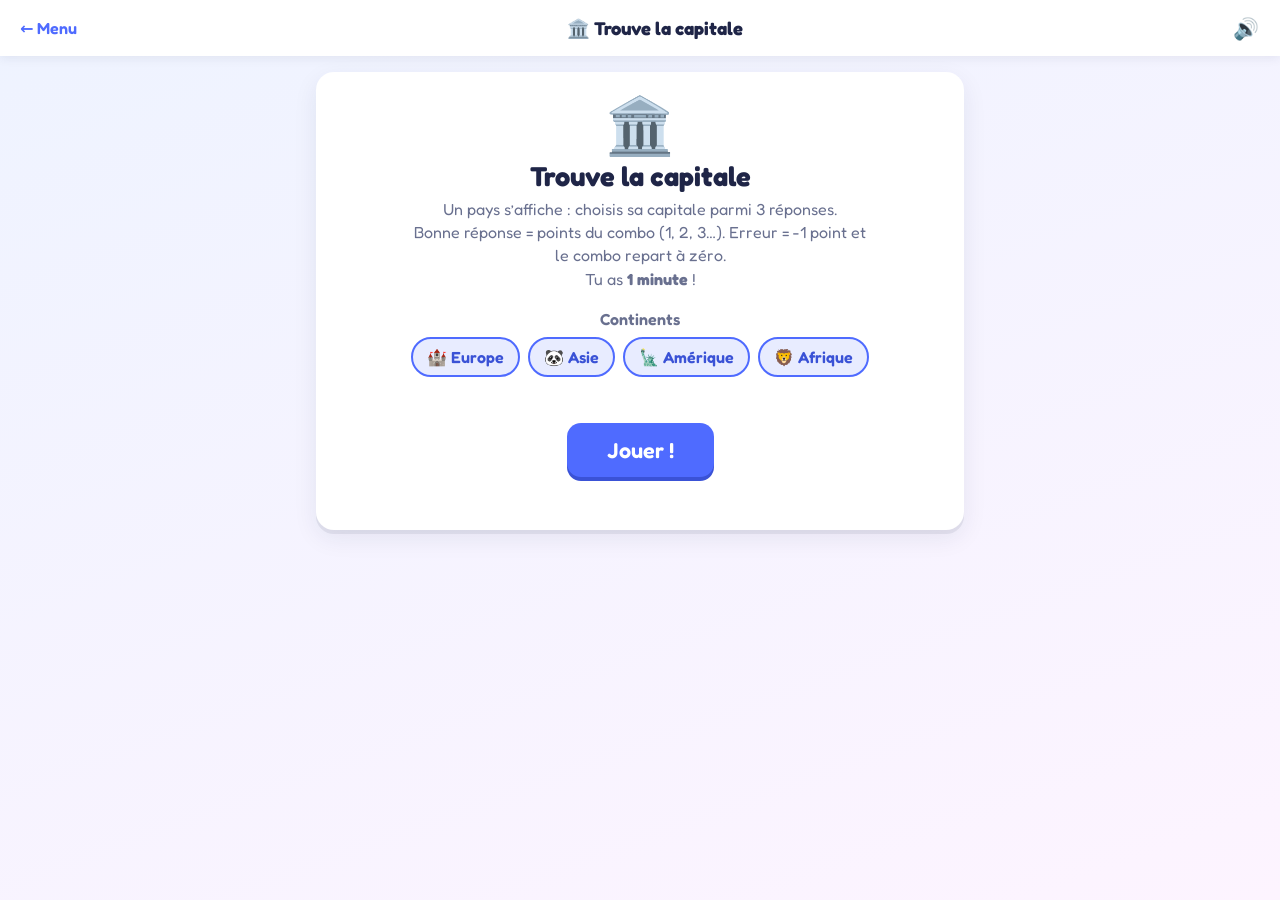
==== games/jeu1-capitales.html @ 3e487d0f "Add new geography quiz games: "Trouve le pays", "La course des capitales", "Quel est ce drapeau ?", " ====
<!doctype html>
<html lang="fr">
<head>
  <meta charset="utf-8">
  <meta name="viewport" content="width=device-width, initial-scale=1, viewport-fit=cover">
  <title>Trouve la capitale</title>
  <link rel="preconnect" href="https://fonts.googleapis.com">
  <link rel="stylesheet" href="https://fonts.googleapis.com/css2?family=Fredoka:wght@400;600;700&display=swap">
  <link rel="stylesheet" href="assets/style.css">
</head>
<body>
  <header class="topbar">
    <a href="index.html">← Menu</a>
    <h1>🏛️ Trouve la capitale</h1>
    <button class="icon-btn" id="mute"></button>
  </header>
  <main id="app"></main>

  <script src="assets/data.js"></script>
  <script src="assets/common.js"></script>
  <script>
    let getRegions, pool, pick;

    Game.TimedQuiz({
      gameId: 'jeu1',
      emoji: '🏛️',
      title: 'Trouve la capitale',
      rules: 'Un pays s’affiche : choisis sa capitale parmi 3 réponses.<br>' +
        'Bonne réponse = points du combo (1, 2, 3…). Erreur = -1 point et le combo repart à zéro.<br>' +
        'Tu as <b>1 minute</b> !',
      duration: 60,
      renderSettings(el) { getRegions = Game.regionPicker(el); },
      prepare() {
        pool = Data.capitalPool(getRegions());
        if (pool.length < 3) return 'Choisis au moins un continent !';
        pick = Game.makePicker(pool);
      },
      ask(stage, done) {
        const c = pick();
        const options = Game.shuffle([c, ...Game.pickDistractors(c, pool, 2, (x) => x.capital)]);
        stage.innerHTML = `
          <div class="prompt-label">Quelle est la capitale de ce pays ?</div>
          <div class="question">${Game.esc(c.name)}</div>
          <div class="region-tag">${Data.regionEmoji(c.region)} ${c.region}</div>`;
        Game.renderChoices(stage, options, options.indexOf(c), (x) => Game.esc(x.capital),
          (ok) => done(ok, { left: Game.esc(c.name), right: Game.esc(c.capital) }));
      },
    });
  </script>
</body>
</html>
---- games/assets/style.css ----
:root {
  --bg: #eef3ff;
  --bg2: #fdf4ff;
  --card: #ffffff;
  --ink: #1f2547;
  --muted: #69708f;
  --primary: #4f6bff;
  --primary-dark: #3a52d6;
  --accent: #ffb703;
  --good: #1fb36b;
  --good-bg: #d8f7e7;
  --bad: #ec4747;
  --bad-bg: #ffe0e0;
  --line: #dfe5f7;
  --radius: 18px;
  --shadow: 0 4px 0 rgba(31, 37, 71, 0.08), 0 8px 24px rgba(31, 37, 71, 0.08);
  --topbar-h: 56px;
}

* { box-sizing: border-box; }

html, body { margin: 0; }

body {
  font-family: 'Fredoka', 'Trebuchet MS', system-ui, sans-serif;
  color: var(--ink);
  background: linear-gradient(160deg, var(--bg) 0%, var(--bg2) 100%) fixed;
  min-height: 100dvh;
  -webkit-tap-highlight-color: transparent;
  overflow-x: hidden;
}

button { font: inherit; color: inherit; }

/* ---------- Barre du haut ---------- */
.topbar {
  height: var(--topbar-h);
  display: flex;
  align-items: center;
  gap: 8px;
  padding: 0 12px;
  background: var(--card);
  box-shadow: 0 2px 10px rgba(31, 37, 71, 0.08);
  position: sticky;
  top: 0;
  z-index: 10;
}
.topbar h1 {
  flex: 1;
  margin: 0;
  font-size: 1.15rem;
  text-align: center;
  white-space: nowrap;
  overflow: hidden;
  text-overflow: ellipsis;
}
.topbar a, .icon-btn {
  text-decoration: none;
  color: var(--primary);
  font-weight: 600;
  background: none;
  border: 0;
  padding: 8px;
  cursor: pointer;
  border-radius: 10px;
  min-width: 44px;
}
.icon-btn { font-size: 1.3rem; }

main {
  max-width: 680px;
  margin: 0 auto;
  padding: 16px;
}

/* ---------- Cartes et boutons ---------- */
.card {
  background: var(--card);
  border-radius: var(--radius);
  box-shadow: var(--shadow);
  padding: 24px 20px;
  text-align: center;
}
.big-emoji { font-size: 3.5rem; line-height: 1; }
.card h2 { margin: 8px 0 6px; font-size: 1.7rem; }
.rules { color: var(--muted); line-height: 1.45; margin: 0 auto 18px; max-width: 460px; }
.best { font-weight: 600; color: #b07a00; min-height: 1.4em; margin: 12px 0; }

.btn {
  border: 0;
  border-radius: 14px;
  padding: 12px 22px;
  font-weight: 600;
  font-size: 1.05rem;
  cursor: pointer;
  background: var(--line);
  transition: transform 0.08s, background 0.2s;
  text-decoration: none;
  display: inline-block;
}
.btn:active { transform: translateY(2px); }
.btn.primary { background: var(--primary); color: #fff; box-shadow: 0 4px 0 var(--primary-dark); }
.btn.primary:active { box-shadow: 0 2px 0 var(--primary-dark); }
.btn.ghost { background: transparent; color: var(--primary); border: 2px solid var(--line); }
.btn.big { font-size: 1.35rem; padding: 14px 40px; }
.btn-row { display: flex; gap: 10px; justify-content: center; flex-wrap: wrap; margin-top: 16px; }

.error-msg { color: var(--bad); font-weight: 600; min-height: 1.3em; margin: 8px 0 0; }

/* ---------- Réglages : continents et difficulté ---------- */
.setting-label { font-weight: 600; margin: 4px 0 8px; color: var(--muted); }
.chips + .setting-label { margin-top: 18px; }
.chips { display: flex; flex-wrap: wrap; gap: 8px; justify-content: center; }
.chip {
  border: 2px solid var(--line);
  background: #fff;
  border-radius: 999px;
  padding: 8px 14px;
  cursor: pointer;
  font-weight: 600;
  color: var(--muted);
}
.chip.on { border-color: var(--primary); background: #e8ecff; color: var(--primary-dark); }

.segmented {
  display: inline-flex;
  background: var(--line);
  border-radius: 14px;
  padding: 4px;
  gap: 4px;
}
.segmented button {
  border: 0;
  background: transparent;
  padding: 10px 16px;
  border-radius: 10px;
  cursor: pointer;
  font-weight: 600;
  color: var(--muted);
}
.segmented button.on { background: #fff; color: var(--primary-dark); box-shadow: 0 2px 6px rgba(0, 0, 0, 0.1); }
.seg-help { color: var(--muted); font-size: 0.95rem; margin-top: 8px; min-height: 1.3em; }

/* ---------- Jeu : HUD ---------- */
.hud {
  display: grid;
  grid-template-columns: repeat(3, 1fr);
  gap: 8px;
}
.hud-item {
  background: var(--card);
  border-radius: 14px;
  box-shadow: var(--shadow);
  padding: 6px 4px;
  text-align: center;
  display: flex;
  flex-direction: column;
}
.hud-item .lbl { font-size: 0.75rem; color: var(--muted); text-transform: uppercase; letter-spacing: 0.04em; }
.hud-item b { font-size: 1.5rem; }
.hud-item.warn b { color: var(--bad); animation: pulse 0.5s infinite alternate; }
.combo-hot b { color: #ff7b00; }

.timebar { height: 8px; background: var(--line); border-radius: 99px; margin: 10px 0 14px; overflow: hidden; }
.timebar div { height: 100%; background: linear-gradient(90deg, var(--accent), #ff7b00); border-radius: 99px; transition: width 0.1s linear; }

.play { position: relative; }

.stage { text-align: center; }
.prompt-label { color: var(--muted); font-weight: 600; margin: 4px 0; }
.question {
  font-size: clamp(1.9rem, 8vw, 2.8rem);
  font-weight: 700;
  margin: 4px 0 4px;
  line-height: 1.1;
  word-break: break-word;
}
.region-tag { color: var(--muted); margin-bottom: 16px; }

/* ---------- Choix de réponse ---------- */
.choices { display: grid; gap: 12px; grid-template-columns: 1fr; margin-top: 8px; }
.choices.two-cols { grid-template-columns: 1fr 1fr; gap: 10px; }
.choice {
  background: var(--card);
  border: 3px solid var(--line);
  border-radius: 16px;
  min-height: 64px;
  padding: 10px 12px;
  font-size: 1.35rem;
  font-weight: 600;
  cursor: pointer;
  box-shadow: 0 4px 0 var(--line);
  transition: transform 0.08s, border-color 0.15s, background 0.15s;
  word-break: break-word;
}
.two-cols .choice { font-size: 1.05rem; min-height: 56px; }
.choice:hover { border-color: #b9c4ff; }
.choice:active { transform: translateY(2px); box-shadow: 0 2px 0 var(--line); }
.choices.locked .choice { pointer-events: none; }
.choice.good { background: var(--good-bg); border-color: var(--good); box-shadow: 0 4px 0 var(--good); }
.choice.bad { background: var(--bad-bg); border-color: var(--bad); box-shadow: 0 4px 0 var(--bad); animation: shake 0.4s; }
.choice.reveal { animation: pulse 0.45s 2 alternate; }

/* ---------- Drapeaux ---------- */
.flag-big {
  display: flex;
  justify-content: center;
  margin: 6px 0 16px;
  min-height: 140px;
  align-items: center;
}
.flag-big img {
  max-width: min(320px, 85vw);
  max-height: 210px;
  border-radius: 8px;
  box-shadow: 0 0 0 1px rgba(0, 0, 0, 0.12), 0 6px 18px rgba(31, 37, 71, 0.18);
  background: #fff;
}
.flag-grid { display: grid; gap: 10px; margin-top: 8px; }
.flag-grid.n3 { grid-template-columns: 1fr; max-width: 300px; margin-inline: auto; }
.flag-grid.n8 { grid-template-columns: repeat(2, 1fr); }
.flag-grid.n20 { grid-template-columns: repeat(4, 1fr); gap: 6px; }
@media (min-width: 560px) {
  .flag-grid.n3 { grid-template-columns: repeat(3, 1fr); max-width: none; }
  .flag-grid.n8 { grid-template-columns: repeat(4, 1fr); }
  .flag-grid.n20 { grid-template-columns: repeat(5, 1fr); gap: 8px; }
}
.flag-choice {
  padding: 6px;
  min-height: 0;
  display: flex;
  align-items: center;
  justify-content: center;
  aspect-ratio: 3 / 2;
}
.n20 .flag-choice { padding: 3px; border-width: 2px; border-radius: 10px; }
.flag-choice img {
  max-width: 100%;
  max-height: 100%;
  border-radius: 4px;
  box-shadow: 0 0 0 1px rgba(0, 0, 0, 0.12);
  display: block;
}
.flag-choice { position: relative; }
.flag-name {
  position: absolute;
  left: 4px;
  right: 4px;
  bottom: 4px;
  background: rgba(255, 255, 255, 0.92);
  border-radius: 6px;
  font-size: 0.8rem;
  font-weight: 600;
  padding: 2px 4px;
  line-height: 1.2;
}
.mini-flag { height: 1.2em; vertical-align: -0.2em; border-radius: 2px; box-shadow: 0 0 0 1px rgba(0, 0, 0, 0.15); }

/* ---------- Saisie avec autocomplétion ---------- */
.ac { position: relative; max-width: 420px; margin: 0 auto; }
.ac input {
  width: 100%;
  font: inherit;
  font-size: 1.3rem;
  padding: 14px 16px;
  border-radius: 14px;
  border: 3px solid var(--line);
  outline: none;
  background: #fff;
}
.ac input:focus { border-color: var(--primary); }
.ac input.good { border-color: var(--good); background: var(--good-bg); }
.ac input.bad { border-color: var(--bad); background: var(--bad-bg); animation: shake 0.4s; }
.ac-list {
  list-style: none;
  margin: 4px 0 0;
  padding: 4px;
  position: absolute;
  left: 0;
  right: 0;
  top: 100%;
  background: #fff;
  border-radius: 14px;
  box-shadow: var(--shadow);
  z-index: 5;
  text-align: left;
}
.ac-list:empty { display: none; }
.ac-list li { padding: 12px 14px; border-radius: 10px; cursor: pointer; font-size: 1.15rem; }
.ac-list li.active, .ac-list li:hover { background: #e8ecff; }
.answer-reveal { min-height: 1.6em; margin-top: 12px; font-size: 1.2rem; font-weight: 600; }
.answer-reveal.good { color: var(--good); }
.answer-reveal.bad { color: var(--bad); }

/* ---------- Petit texte flottant (+3, -1) ---------- */
.pop {
  position: absolute;
  left: 50%;
  top: 70px;
  transform: translateX(-50%);
  font-size: 2.2rem;
  font-weight: 700;
  pointer-events: none;
  opacity: 0;
  z-index: 4;
  text-shadow: 0 2px 0 #fff;
}
.pop.show { animation: floatUp 0.9s ease-out; }
.pop.good { color: var(--good); }
.pop.bad { color: var(--bad); }

/* ---------- Écran de fin ---------- */
.final-score { font-size: 4rem; font-weight: 700; color: var(--primary); line-height: 1; margin: 10px 0 2px; }
.final-unit { color: var(--muted); font-weight: 600; }
.record { background: #fff4d1; color: #a06800; border-radius: 12px; padding: 8px 12px; font-weight: 700; display: inline-block; margin-top: 12px; animation: pulse 0.6s 4 alternate; }
.stats { display: flex; justify-content: center; gap: 18px; margin: 16px 0 4px; flex-wrap: wrap; font-weight: 600; }
.review { text-align: left; margin: 18px auto 0; max-width: 420px; }
.review h3 { font-size: 1.05rem; margin: 0 0 8px; text-align: center; }
.review ul { list-style: none; margin: 0; padding: 0; }
.review li { padding: 8px 12px; border-radius: 10px; background: var(--bg); margin-bottom: 6px; display: flex; justify-content: space-between; gap: 8px; align-items: center; }
.review li b { color: var(--good); text-align: right; }

/* ---------- Animations ---------- */
@keyframes shake {
  0%, 100% { transform: translateX(0); }
  25% { transform: translateX(-6px); }
  75% { transform: translateX(6px); }
}
@keyframes pulse { from { transform: scale(1); } to { transform: scale(1.06); } }
@keyframes floatUp {
  0% { opacity: 0; transform: translate(-50%, 10px) scale(0.8); }
  20% { opacity: 1; transform: translate(-50%, 0) scale(1.1); }
  100% { opacity: 0; transform: translate(-50%, -40px) scale(1); }
}

@media (prefers-reduced-motion: reduce) {
  *, *::before, *::after { animation: none !important; transition: none !important; }
}
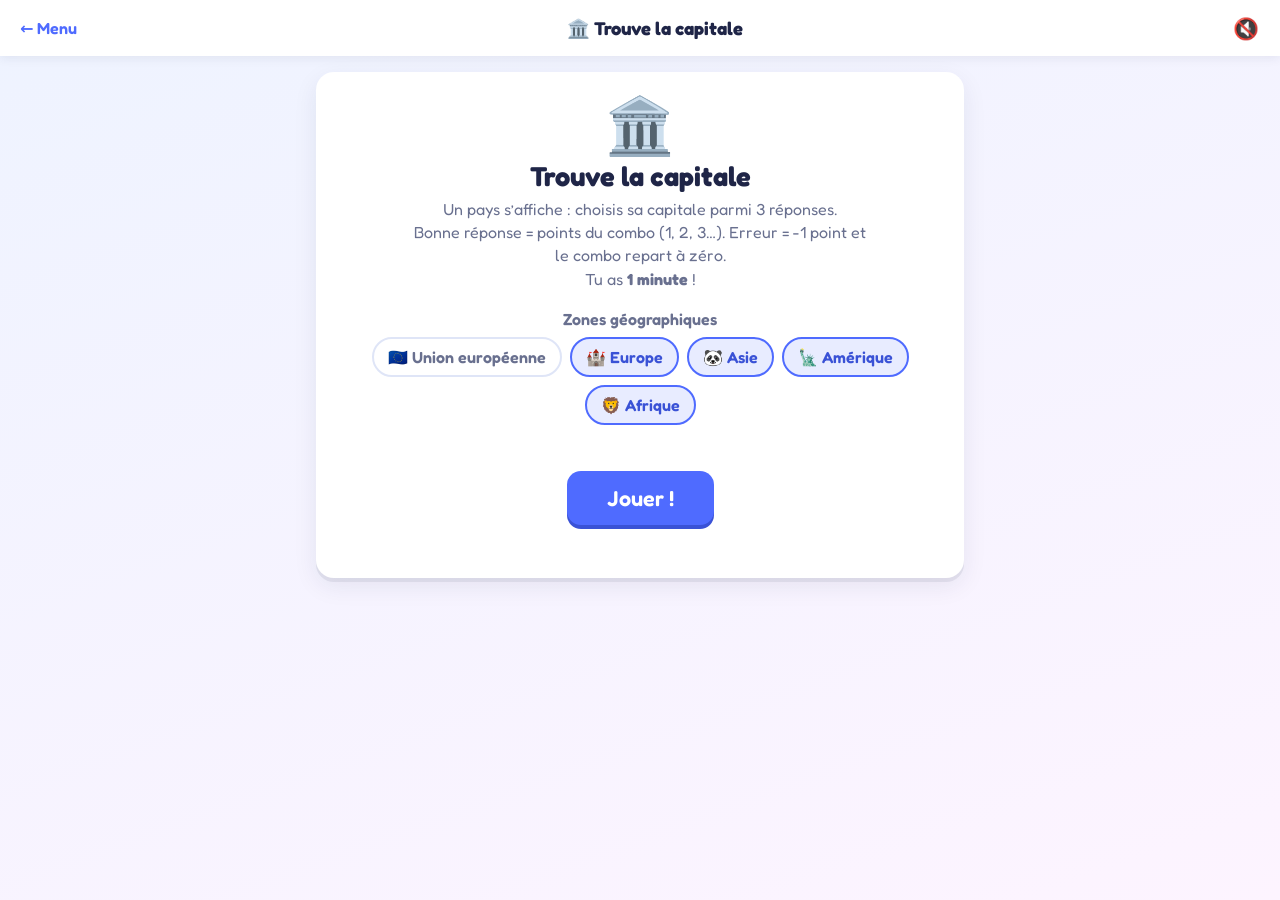
==== commit 21bdd980: "Update empty geographic selection message" ====
--- a/games/jeu1-capitales.html
+++ b/games/jeu1-capitales.html
@@ -32,7 +32,7 @@
       renderSettings(el) { getRegions = Game.regionPicker(el); },
       prepare() {
         pool = Data.capitalPool(getRegions());
-        if (pool.length < 3) return 'Choisis au moins un continent !';
+        if (pool.length < 3) return 'Choisis au moins une zone géographique !';
         pick = Game.makePicker(pool);
       },
       ask(stage, done) {
